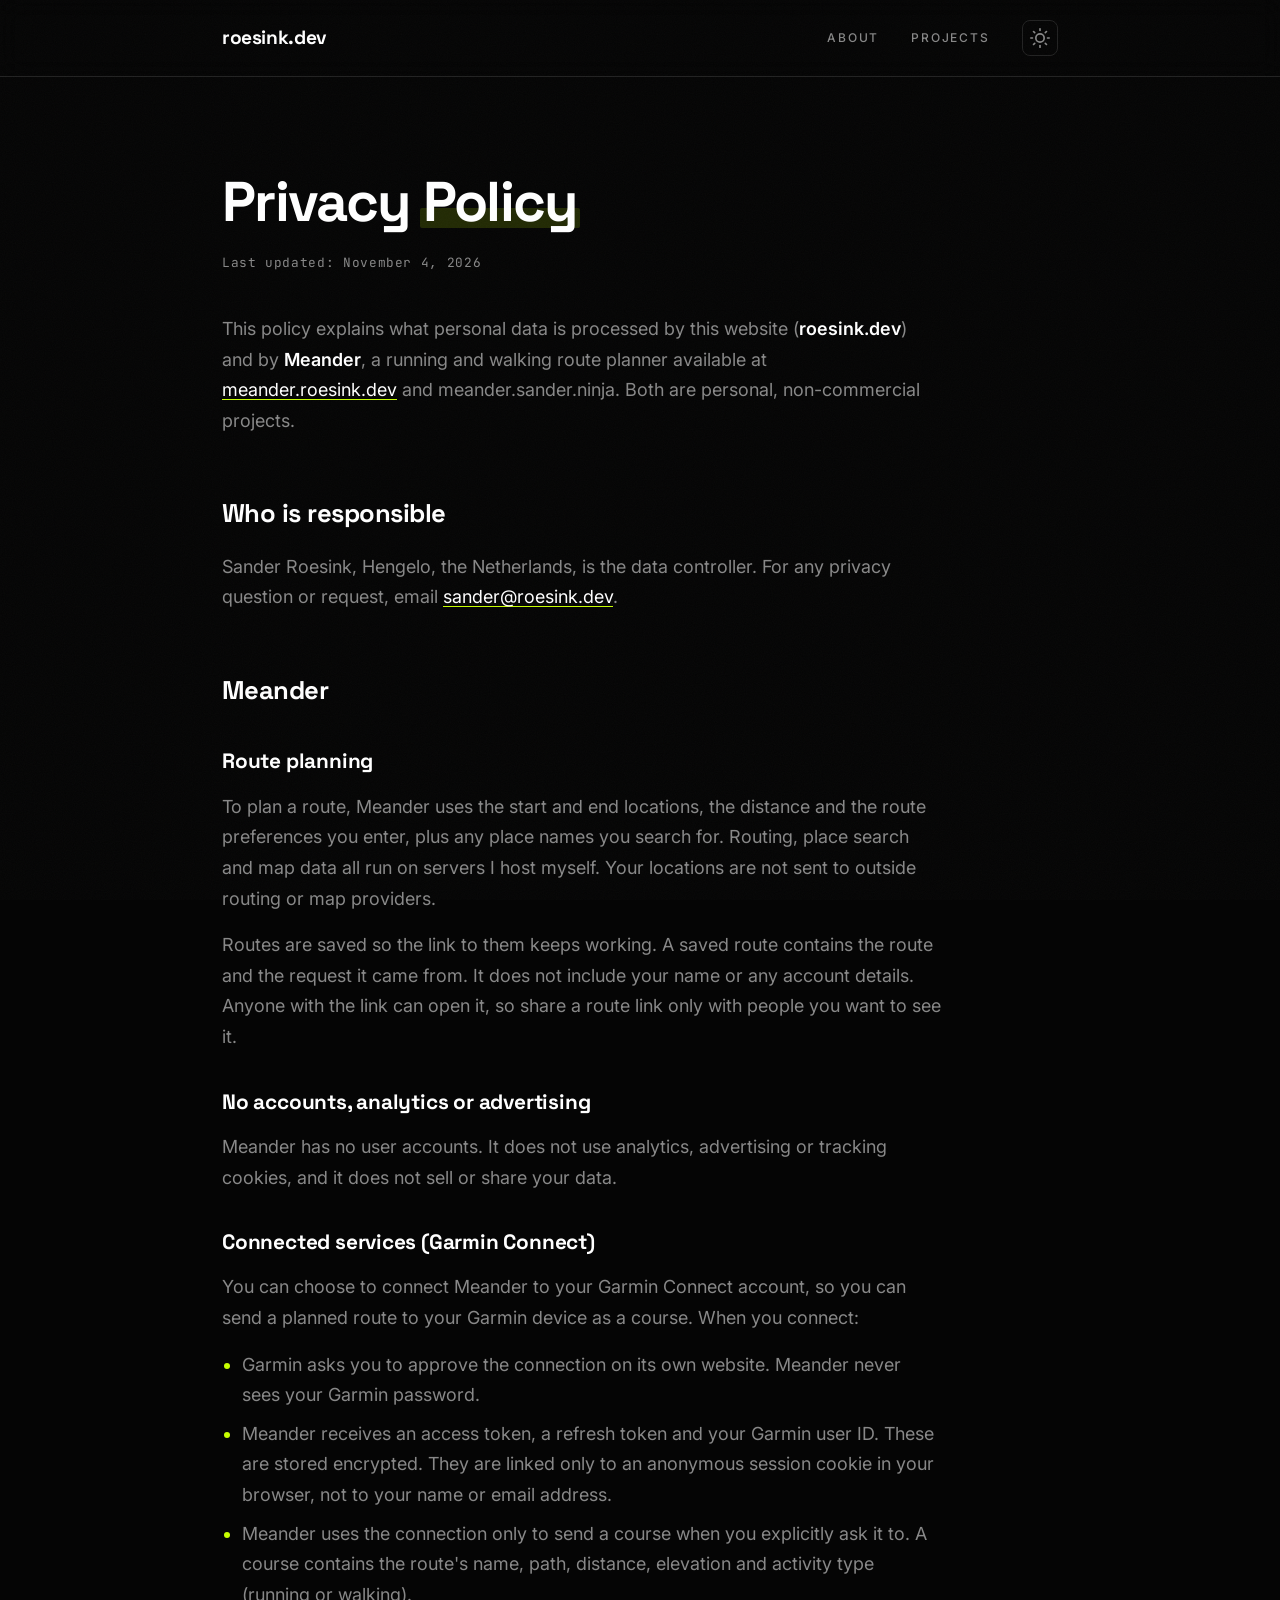
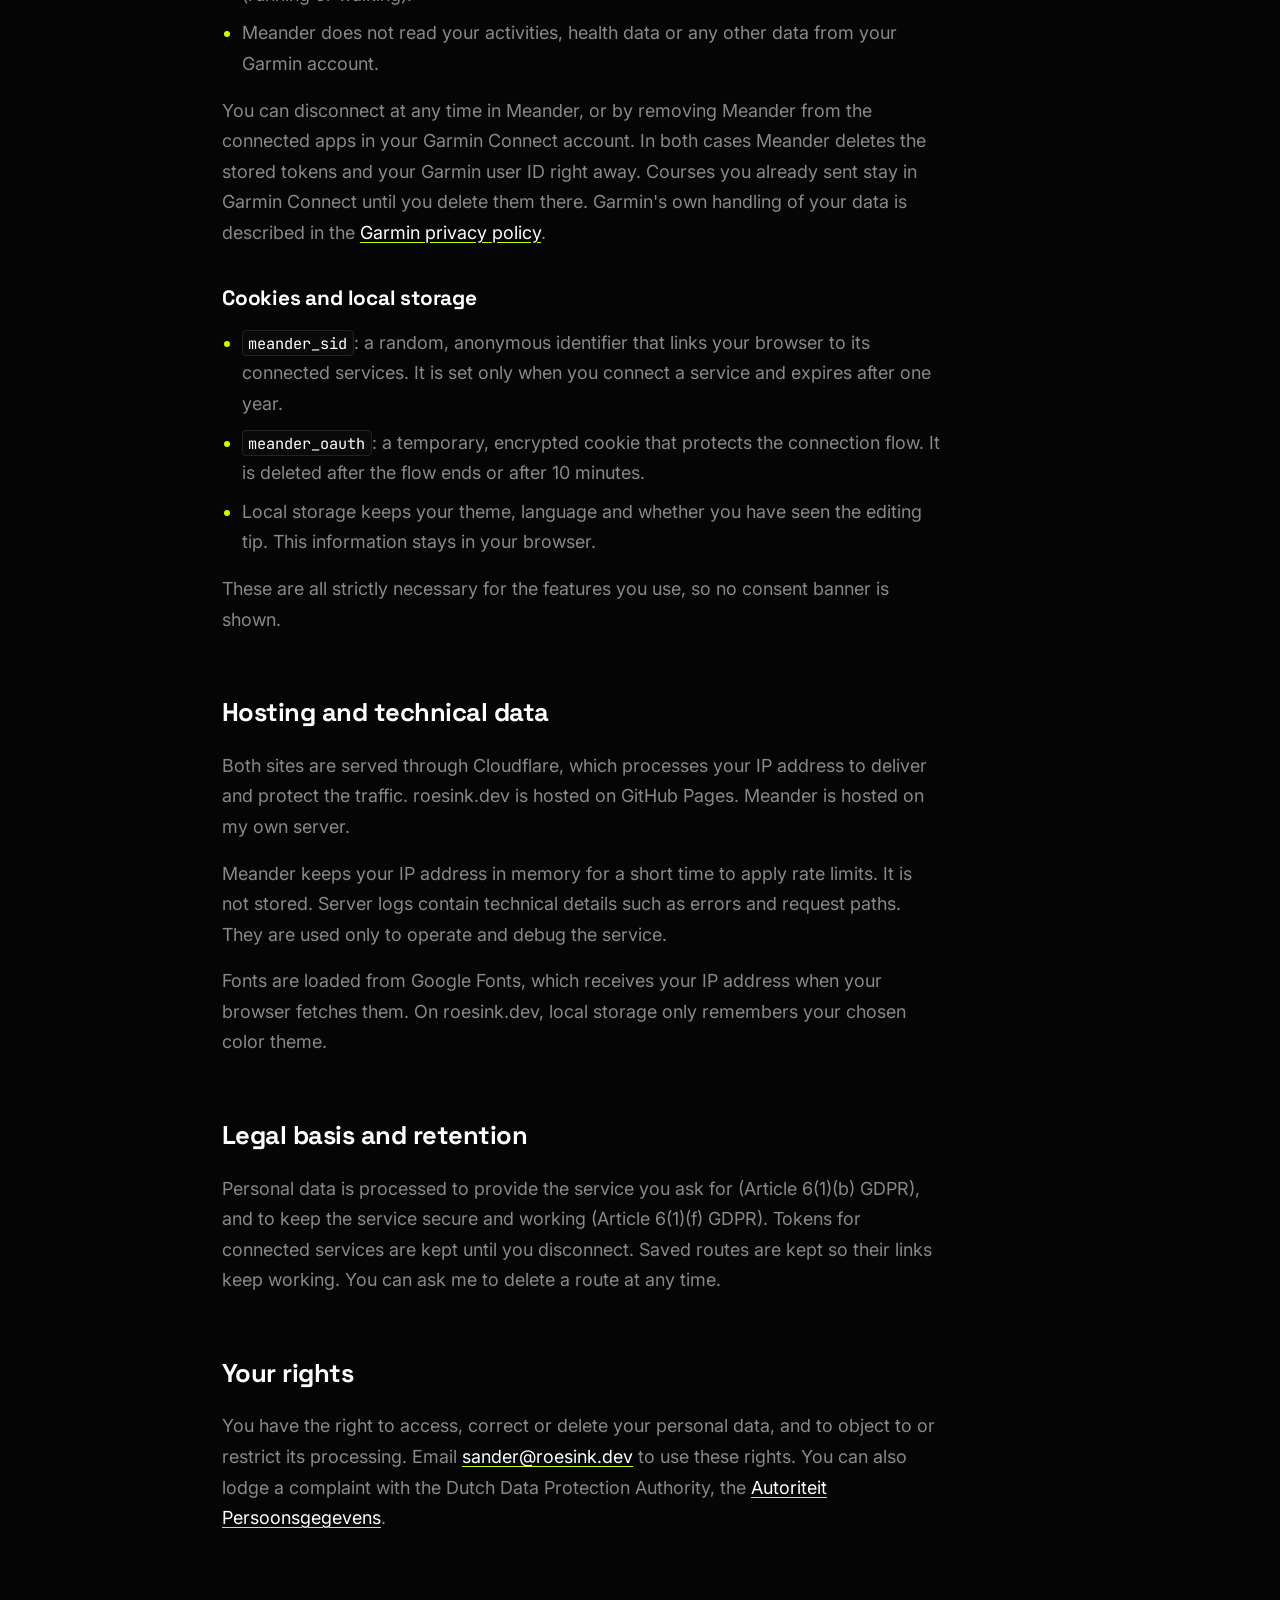
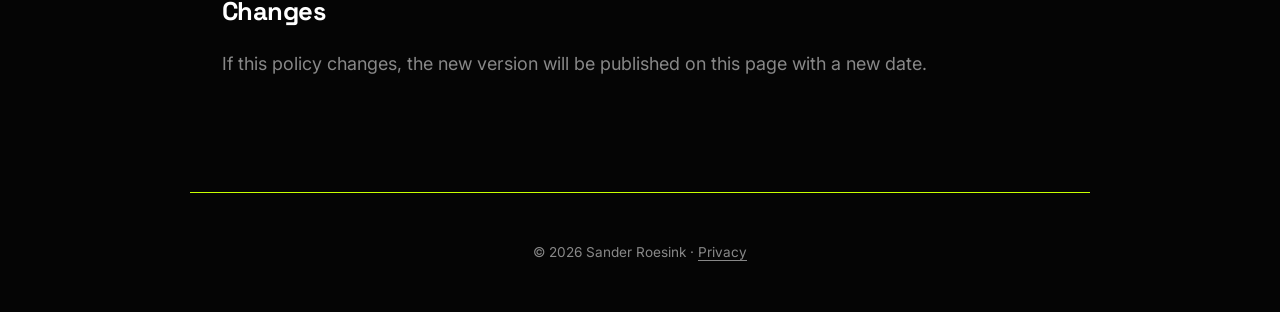
==== privacy/index.html @ ad236bb0 "Add privacy policy covering roesink.dev and Meander Co-Authored-By: Claude Opus 5.5 <noreply@anthrop" ====
<!DOCTYPE html>
<html lang="en" data-theme="dark">
<head>
    <meta charset="UTF-8">
    <meta name="viewport" content="width=device-width, initial-scale=1.0">
    <title>Privacy Policy · Sander Roesink</title>
    <meta name="description" content="Privacy policy for roesink.dev and Meander, the running and walking route planner.">
    <link rel="preconnect" href="https://fonts.googleapis.com">
    <link rel="preconnect" href="https://fonts.gstatic.com" crossorigin>
    <link href="https://fonts.googleapis.com/css2?family=Inter:wght@400;500;600&family=JetBrains+Mono:wght@400;500&family=Space+Grotesk:wght@500;700&display=swap" rel="stylesheet">
    <link rel="icon" type="image/svg+xml" href="/favicon.svg">
    <link rel="stylesheet" href="/style.css">
</head>
<body>
    <header>
        <nav>
            <a href="/" class="logo">roesink.dev</a>
            <div class="nav-links">
                <a href="/#about">ABOUT</a>
                <a href="/#projects">PROJECTS</a>
                <button class="theme-toggle" id="themeToggle" aria-label="Toggle color theme">
                    <svg class="icon-sun" xmlns="http://www.w3.org/2000/svg" width="20" height="20" viewBox="0 0 24 24" fill="none" stroke="currentColor" stroke-width="2" stroke-linecap="round" stroke-linejoin="round"><circle cx="12" cy="12" r="5"/><line x1="12" y1="1" x2="12" y2="3"/><line x1="12" y1="21" x2="12" y2="23"/><line x1="4.22" y1="4.22" x2="5.64" y2="5.64"/><line x1="18.36" y1="18.36" x2="19.78" y2="19.78"/><line x1="1" y1="12" x2="3" y2="12"/><line x1="21" y1="12" x2="23" y2="12"/><line x1="4.22" y1="19.78" x2="5.64" y2="18.36"/><line x1="18.36" y1="5.64" x2="19.78" y2="4.22"/></svg>
                    <svg class="icon-moon" xmlns="http://www.w3.org/2000/svg" width="20" height="20" viewBox="0 0 24 24" fill="none" stroke="currentColor" stroke-width="2" stroke-linecap="round" stroke-linejoin="round"><path d="M21 12.79A9 9 0 1 1 11.21 3 7 7 0 0 0 21 12.79z"/></svg>
                </button>
            </div>
        </nav>
    </header>

    <main class="legal">
        <section>
            <h1>Privacy <span class="highlight">Policy</span></h1>
            <p class="legal-meta">Last updated: November 4, 2026</p>
            <p>This policy explains what personal data is processed by this website (<strong>roesink.dev</strong>) and by <strong>Meander</strong>, a running and walking route planner available at <a href="https://meander.roesink.dev/">meander.roesink.dev</a> and meander.sander.ninja. Both are personal, non-commercial projects.</p>

            <h2>Who is responsible</h2>
            <p>Sander Roesink, Hengelo, the Netherlands, is the data controller. For any privacy question or request, email <a href="mailto:sander@roesink.dev">sander@roesink.dev</a>.</p>

            <h2>Meander</h2>

            <h3>Route planning</h3>
            <p>To plan a route, Meander uses the start and end locations, the distance and the route preferences you enter, plus any place names you search for. Routing, place search and map data all run on servers I host myself. Your locations are not sent to outside routing or map providers.</p>
            <p>Routes are saved so the link to them keeps working. A saved route contains the route and the request it came from. It does not include your name or any account details. Anyone with the link can open it, so share a route link only with people you want to see it.</p>

            <h3>No accounts, analytics or advertising</h3>
            <p>Meander has no user accounts. It does not use analytics, advertising or tracking cookies, and it does not sell or share your data.</p>

            <h3>Connected services (Garmin Connect)</h3>
            <p>You can choose to connect Meander to your Garmin Connect account, so you can send a planned route to your Garmin device as a course. When you connect:</p>
            <ul>
                <li>Garmin asks you to approve the connection on its own website. Meander never sees your Garmin password.</li>
                <li>Meander receives an access token, a refresh token and your Garmin user ID. These are stored encrypted. They are linked only to an anonymous session cookie in your browser, not to your name or email address.</li>
                <li>Meander uses the connection only to send a course when you explicitly ask it to. A course contains the route's name, path, distance, elevation and activity type (running or walking).</li>
                <li>Meander does not read your activities, health data or any other data from your Garmin account.</li>
            </ul>
            <p>You can disconnect at any time in Meander, or by removing Meander from the connected apps in your Garmin Connect account. In both cases Meander deletes the stored tokens and your Garmin user ID right away. Courses you already sent stay in Garmin Connect until you delete them there. Garmin's own handling of your data is described in the <a href="https://www.garmin.com/privacy/connect/" target="_blank" rel="noopener">Garmin privacy policy</a>.</p>

            <h3>Cookies and local storage</h3>
            <ul>
                <li><code>meander_sid</code>: a random, anonymous identifier that links your browser to its connected services. It is set only when you connect a service and expires after one year.</li>
                <li><code>meander_oauth</code>: a temporary, encrypted cookie that protects the connection flow. It is deleted after the flow ends or after 10 minutes.</li>
                <li>Local storage keeps your theme, language and whether you have seen the editing tip. This information stays in your browser.</li>
            </ul>
            <p>These are all strictly necessary for the features you use, so no consent banner is shown.</p>

            <h2>Hosting and technical data</h2>
            <p>Both sites are served through Cloudflare, which processes your IP address to deliver and protect the traffic. roesink.dev is hosted on GitHub Pages. Meander is hosted on my own server.</p>
            <p>Meander keeps your IP address in memory for a short time to apply rate limits. It is not stored. Server logs contain technical details such as errors and request paths. They are used only to operate and debug the service.</p>
            <p>Fonts are loaded from Google Fonts, which receives your IP address when your browser fetches them. On roesink.dev, local storage only remembers your chosen color theme.</p>

            <h2>Legal basis and retention</h2>
            <p>Personal data is processed to provide the service you ask for (Article 6(1)(b) GDPR), and to keep the service secure and working (Article 6(1)(f) GDPR). Tokens for connected services are kept until you disconnect. Saved routes are kept so their links keep working. You can ask me to delete a route at any time.</p>

            <h2>Your rights</h2>
            <p>You have the right to access, correct or delete your personal data, and to object to or restrict its processing. Email <a href="mailto:sander@roesink.dev">sander@roesink.dev</a> to use these rights. You can also lodge a complaint with the Dutch Data Protection Authority, the <a href="https://autoriteitpersoonsgegevens.nl/" target="_blank" rel="noopener">Autoriteit Persoonsgegevens</a>.</p>

            <h2>Changes</h2>
            <p>If this policy changes, the new version will be published on this page with a new date.</p>
        </section>
    </main>

    <footer>
        <p>&copy; 2026 Sander Roesink &middot; <a href="/privacy/">Privacy</a></p>
    </footer>

    <script src="/script.js"></script>
</body>
</html>
---- style.css ----
/* ============================================
   Roesink.dev — Brutalist Modern
   Monochrome + Electric Lime
   ============================================ */

:root {
    --font-display: 'Space Grotesk', -apple-system, sans-serif;
    --font-body: 'Inter', -apple-system, sans-serif;
    --font-mono: 'JetBrains Mono', 'Fira Code', monospace;
    --max-width: 900px;
    --radius: 12px;
    --transition: 0.15s ease;
}

/* --- Dark Theme --- */
[data-theme="dark"] {
    --bg: #050505;
    --bg-card: #111111;
    --text: #ffffff;
    --text-secondary: #888888;
    --accent: #c8ff00;
    --border: #222222;
    --code-bg: #0a0a0a;
    --nav-bg: rgba(5, 5, 5, 0.8);
    --highlight-bg: rgba(200, 255, 0, 0.15);
    --glow-color: rgba(200, 255, 0, 0.06);
    --card-hover-shadow: 0 8px 32px rgba(200, 255, 0, 0.08), 0 2px 8px rgba(0, 0, 0, 0.4);
    --noise-opacity: 0.03;
}

/* --- Light Theme --- */
[data-theme="light"] {
    --bg: #f5f5f0;
    --bg-card: #ffffff;
    --text: #111111;
    --text-secondary: #666666;
    --accent: #9ab300;
    --border: #e0e0e0;
    --code-bg: #f0f0ec;
    --nav-bg: rgba(245, 245, 240, 0.8);
    --highlight-bg: rgba(154, 179, 0, 0.15);
    --glow-color: rgba(154, 179, 0, 0.06);
    --card-hover-shadow: 0 8px 32px rgba(0, 0, 0, 0.08), 0 2px 8px rgba(0, 0, 0, 0.04);
    --noise-opacity: 0.02;
}

/* --- Reset & Base --- */
*, *::before, *::after {
    margin: 0;
    padding: 0;
    box-sizing: border-box;
}

html {
    scroll-behavior: smooth;
    -webkit-font-smoothing: antialiased;
    -moz-osx-font-smoothing: grayscale;
}

body {
    font-family: var(--font-body);
    background: var(--bg);
    color: var(--text);
    line-height: 1.7;
    font-size: 18px;
    transition: background var(--transition), color var(--transition);
    overflow-x: hidden;
}

/* Subtle noise texture overlay */
body::before {
    content: '';
    position: fixed;
    inset: 0;
    z-index: 9999;
    pointer-events: none;
    opacity: var(--noise-opacity);
    background-image: url("data:image/svg+xml,%3Csvg viewBox='0 0 256 256' xmlns='http://www.w3.org/2000/svg'%3E%3Cfilter id='n'%3E%3CfeTurbulence type='fractalNoise' baseFrequency='0.9' numOctaves='4' stitchTiles='stitch'/%3E%3C/filter%3E%3Crect width='100%25' height='100%25' filter='url(%23n)'/%3E%3C/svg%3E");
    background-repeat: repeat;
    background-size: 256px 256px;
}

::selection {
    background: var(--accent);
    color: #050505;
}

/* --- Navigation --- */
header {
    position: sticky;
    top: 0;
    z-index: 100;
    background: var(--nav-bg);
    backdrop-filter: blur(12px);
    -webkit-backdrop-filter: blur(12px);
    border-bottom: 1px solid var(--border);
    transition: background var(--transition), border-color var(--transition);
}

nav {
    max-width: var(--max-width);
    margin: 0 auto;
    padding: 1.25rem 2rem;
    display: flex;
    justify-content: space-between;
    align-items: center;
}

.logo {
    font-family: var(--font-display);
    font-weight: 700;
    font-size: 1.2rem;
    color: var(--text);
    text-decoration: none;
    letter-spacing: -0.02em;
    transition: color var(--transition);
}

.logo:hover {
    color: var(--accent);
}

.nav-links {
    display: flex;
    align-items: center;
    gap: 2rem;
}

.nav-links a {
    color: var(--text-secondary);
    text-decoration: none;
    font-family: var(--font-body);
    font-size: 0.75rem;
    font-weight: 500;
    letter-spacing: 0.15em;
    text-transform: uppercase;
    transition: color var(--transition);
    position: relative;
}

.nav-links a::after {
    content: '';
    position: absolute;
    bottom: -4px;
    left: 0;
    width: 0;
    height: 1px;
    background: var(--accent);
    transition: width 0.3s ease;
}

.nav-links a:hover {
    color: var(--text);
}

.nav-links a:hover::after {
    width: 100%;
}

.theme-toggle {
    background: none;
    border: 1px solid var(--border);
    border-radius: 8px;
    padding: 0.45rem;
    cursor: pointer;
    color: var(--text-secondary);
    display: flex;
    align-items: center;
    justify-content: center;
    transition: color var(--transition), border-color var(--transition), box-shadow var(--transition);
}

.theme-toggle:hover {
    color: var(--accent);
    border-color: var(--accent);
    box-shadow: 0 0 12px rgba(200, 255, 0, 0.15);
}

[data-theme="dark"] .icon-sun { display: block; }
[data-theme="dark"] .icon-moon { display: none; }
[data-theme="light"] .icon-sun { display: none; }
[data-theme="light"] .icon-moon { display: block; }

/* --- Main Layout --- */
main {
    max-width: var(--max-width);
    margin: 0 auto;
    padding: 0 2rem;
}

section {
    padding: 6rem 0;
}

section + section {
    border-top: 1px solid var(--border);
}

/* --- Typography --- */
h1 {
    font-family: var(--font-display);
    font-size: 5rem;
    font-weight: 700;
    letter-spacing: -0.03em;
    line-height: 1.05;
    margin-bottom: 1.25rem;
}

h2 {
    font-family: var(--font-display);
    font-size: 2rem;
    font-weight: 700;
    letter-spacing: -0.02em;
    margin-bottom: 3rem;
}

h3 {
    font-family: var(--font-display);
    font-size: 1.3rem;
    font-weight: 700;
    margin-bottom: 0.75rem;
    letter-spacing: -0.01em;
}

/* --- Hero Section --- */
.hero {
    min-height: 85vh;
    display: flex;
    flex-direction: column;
    justify-content: center;
    position: relative;
}

.highlight {
    position: relative;
    display: inline-block;
}

.highlight::after {
    content: '';
    position: absolute;
    bottom: 0.08em;
    left: -0.05em;
    right: -0.05em;
    height: 0.35em;
    background: var(--highlight-bg);
    z-index: -1;
    border-radius: 2px;
    transition: background var(--transition);
}

.subtitle {
    font-size: 0.85rem;
    color: var(--text-secondary);
    text-transform: uppercase;
    letter-spacing: 0.2em;
    margin-bottom: 1rem;
    font-weight: 500;
}

.bio {
    font-size: 1.1rem;
    color: var(--text-secondary);
    max-width: 500px;
    margin-bottom: 2.5rem;
    line-height: 1.8;
}

/* Social Links */
.social-links {
    display: flex;
    gap: 1.25rem;
}

.social-links a {
    color: var(--text-secondary);
    text-decoration: none;
    transition: color var(--transition), filter var(--transition);
    display: flex;
    align-items: center;
}

.social-links a:hover {
    color: var(--accent);
    filter: drop-shadow(0 0 8px rgba(200, 255, 0, 0.4));
}

/* Scroll Indicator */
.scroll-indicator {
    position: absolute;
    bottom: 2rem;
    left: 50%;
    transform: translateX(-50%);
    color: var(--text-secondary);
    animation: bounce 2s ease infinite;
    opacity: 0.5;
}

@keyframes bounce {
    0%, 20%, 50%, 80%, 100% {
        transform: translateX(-50%) translateY(0);
    }
    40% {
        transform: translateX(-50%) translateY(-8px);
    }
    60% {
        transform: translateX(-50%) translateY(-4px);
    }
}

/* --- Projects Section --- */
.projects {
    position: relative;
}

.project-grid {
    display: grid;
    grid-template-columns: 1fr;
    gap: 1.5rem;
}

.project-card {
    --mouse-x: 50%;
    --mouse-y: 50%;
    display: block;
    position: relative;
    background: var(--bg-card);
    border: 1px solid var(--border);
    border-top: 3px solid var(--accent);
    border-radius: var(--radius);
    padding: 2.5rem 2rem 2rem;
    text-decoration: none;
    color: var(--text);
    overflow: hidden;
    transition: transform 0.25s ease, box-shadow 0.25s ease, border-color 0.25s ease;
}

/* Large faded number */
.project-card::before {
    content: attr(data-number);
    position: absolute;
    top: -0.5rem;
    right: 1rem;
    font-family: var(--font-display);
    font-size: 8rem;
    font-weight: 700;
    color: var(--accent);
    opacity: 0.07;
    line-height: 1;
    pointer-events: none;
    transition: opacity 0.25s ease;
}

/* Cursor-tracking glow */
.project-card::after {
    content: '';
    position: absolute;
    inset: 0;
    background: radial-gradient(
        300px circle at var(--mouse-x) var(--mouse-y),
        var(--glow-color),
        transparent 60%
    );
    opacity: 0;
    transition: opacity 0.3s ease;
    pointer-events: none;
    border-radius: var(--radius);
}

.project-card:hover {
    transform: translateY(-4px);
    box-shadow: var(--card-hover-shadow);
    border-color: var(--accent);
}

.project-card:hover::before {
    opacity: 0.12;
}

.project-card:hover::after {
    opacity: 1;
}

.project-card h3 {
    color: var(--text);
    position: relative;
    z-index: 1;
}

.project-card p {
    color: var(--text-secondary);
    font-size: 0.95rem;
    line-height: 1.7;
    margin-bottom: 1.5rem;
    position: relative;
    z-index: 1;
}

.project-link {
    color: var(--accent);
    font-weight: 600;
    font-size: 0.9rem;
    letter-spacing: 0.02em;
    position: relative;
    z-index: 1;
    display: inline-block;
}

.project-link::after {
    content: '';
    position: absolute;
    bottom: -2px;
    left: 0;
    width: 0;
    height: 1px;
    background: var(--accent);
    transition: width 0.3s ease;
}

.project-card:hover .project-link::after {
    width: 100%;
}

/* --- SSH Section --- */
.ssh-section {
    position: relative;
    padding-left: 4rem;
}

.section-label {
    position: absolute;
    left: -1.5rem;
    top: 50%;
    transform: rotate(-90deg) translateX(-50%);
    transform-origin: left center;
    font-family: var(--font-display);
    font-size: 0.75rem;
    font-weight: 700;
    color: var(--accent);
    text-transform: uppercase;
    letter-spacing: 0.25em;
    white-space: nowrap;
}

.ssh-content {
    display: flex;
    flex-direction: column;
    gap: 1.5rem;
}

.ssh-card {
    background: var(--bg-card);
    border: 1px solid var(--border);
    border-top: 3px solid var(--accent);
    border-radius: var(--radius);
    padding: 2rem;
    transition: background var(--transition), border-color var(--transition);
}

.ssh-card h3 {
    margin-bottom: 1rem;
}

.ssh-description {
    color: var(--text-secondary);
    margin-bottom: 1rem;
    font-size: 0.95rem;
}

.code-row {
    display: flex;
    align-items: stretch;
    gap: 0.75rem;
}

.code-block {
    flex: 1;
    min-width: 0;
    background: var(--code-bg);
    border: 1px solid var(--border);
    border-radius: 8px;
    padding: 1rem 1.25rem;
    overflow: hidden;
    scrollbar-width: none;
    transition: background var(--transition), border-color var(--transition);
}

.code-block::-webkit-scrollbar {
    display: none;
}

.code-block code {
    display: block;
    font-family: var(--font-mono);
    font-size: 0.82rem;
    color: var(--accent);
    white-space: nowrap;
    line-height: 1.6;
    overflow: hidden;
    text-overflow: ellipsis;
}

.copy-btn {
    background: transparent;
    border: 1px solid var(--accent);
    border-radius: 6px;
    padding: 0.5rem 0.9rem;
    color: var(--accent);
    font-family: var(--font-mono);
    font-size: 0.7rem;
    font-weight: 500;
    cursor: pointer;
    white-space: nowrap;
    letter-spacing: 0.05em;
    flex-shrink: 0;
    align-self: center;
    transition: background var(--transition), color var(--transition), box-shadow var(--transition);
}

.copy-btn:hover {
    background: var(--accent);
    color: #050505;
    box-shadow: 0 0 12px rgba(200, 255, 0, 0.2);
}

.copy-btn.copied {
    background: #22c55e;
    border-color: #22c55e;
    color: #ffffff;
}

/* --- Footer --- */
footer {
    max-width: var(--max-width);
    margin: 0 auto;
    padding: 3rem 2rem;
    border-top: 1px solid var(--accent);
    text-align: center;
    color: var(--text-secondary);
    font-size: 0.85rem;
}

footer a {
    color: var(--text-secondary);
    text-decoration: underline;
    text-underline-offset: 3px;
    transition: color var(--transition);
}

footer a:hover {
    color: var(--accent);
}

/* --- Legal Pages --- */
.legal section {
    max-width: 720px;
}

.legal h1 {
    font-size: 3.5rem;
}

.legal h2 {
    font-size: 1.6rem;
    margin: 3.5rem 0 1rem;
}

.legal h3 {
    margin-top: 2rem;
}

.legal p,
.legal ul {
    color: var(--text-secondary);
    margin-bottom: 1rem;
}

.legal strong {
    color: var(--text);
    font-weight: 600;
}

.legal ul {
    padding-left: 1.25rem;
}

.legal li {
    margin-bottom: 0.5rem;
}

.legal li::marker {
    color: var(--accent);
}

.legal a {
    color: var(--text);
    text-decoration: underline;
    text-decoration-color: var(--accent);
    text-underline-offset: 3px;
}

.legal a:hover {
    color: var(--accent);
}

.legal code {
    font-family: var(--font-mono);
    font-size: 0.85em;
    background: var(--code-bg);
    border: 1px solid var(--border);
    border-radius: 4px;
    padding: 0.1em 0.35em;
    color: var(--text);
}

.legal-meta {
    font-family: var(--font-mono);
    font-size: 0.8rem;
    letter-spacing: 0.05em;
    margin-bottom: 2.5rem !important;
}

/* --- Scroll Animations --- */
[data-animate] {
    opacity: 0;
    transform: translateY(20px);
}

.animate-in {
    opacity: 1 !important;
    transform: translateY(0) !important;
    transition: opacity 0.6s ease, transform 0.6s ease;
}

/* --- Responsive --- */
@media (max-width: 640px) {
    body {
        font-size: 16px;
    }

    nav {
        padding: 1rem 1.25rem;
    }

    main {
        padding: 0 1.25rem;
    }

    section {
        padding: 4rem 0;
    }

    h1,
    .legal h1 {
        font-size: 2.8rem;
    }

    h2 {
        font-size: 1.6rem;
        margin-bottom: 2rem;
    }

    .hero {
        min-height: 75vh;
    }

    .nav-links {
        gap: 1rem;
    }

    .nav-links a {
        font-size: 0.7rem;
    }

    .section-label {
        display: none;
    }

    .ssh-section {
        padding-left: 0;
    }

    .project-card::before {
        font-size: 5rem;
    }

    .code-row {
        flex-direction: column;
    }

    .copy-btn {
        text-align: center;
        justify-content: center;
    }

    .scroll-indicator {
        display: none;
    }
}
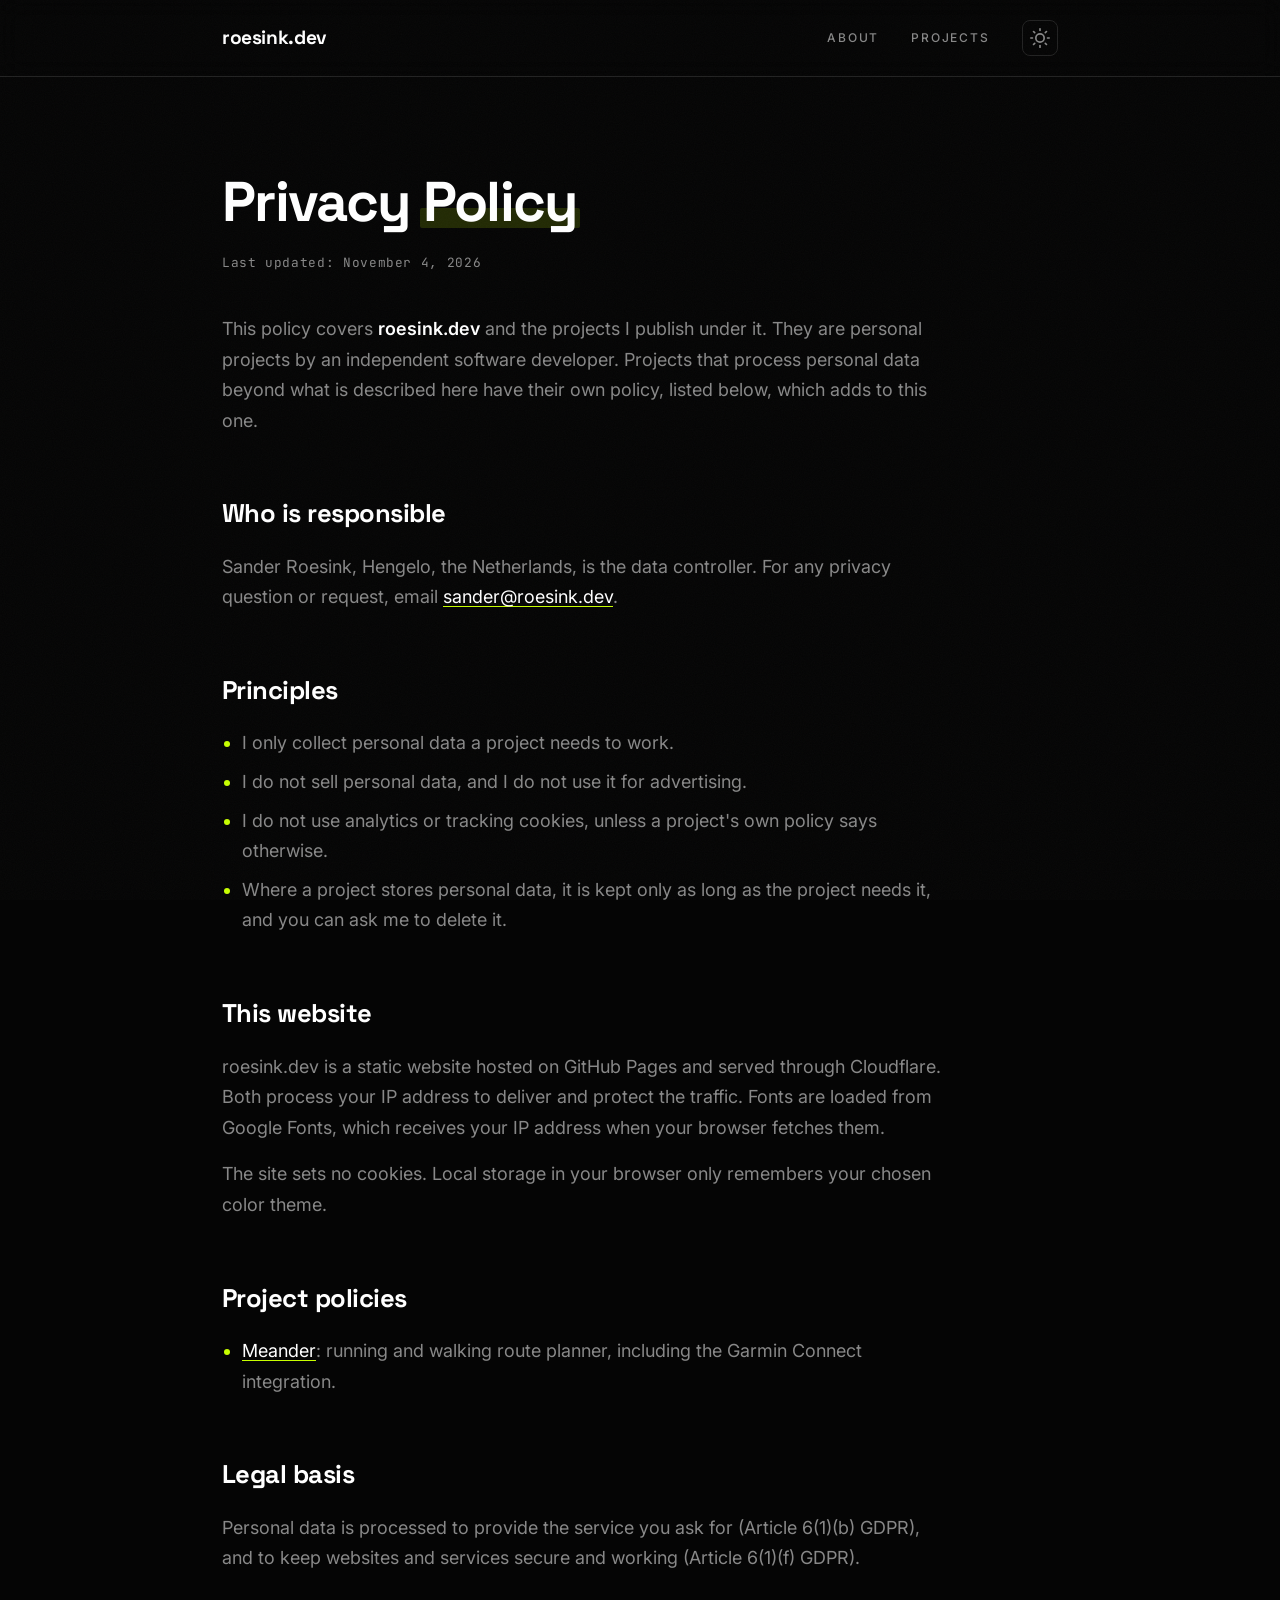
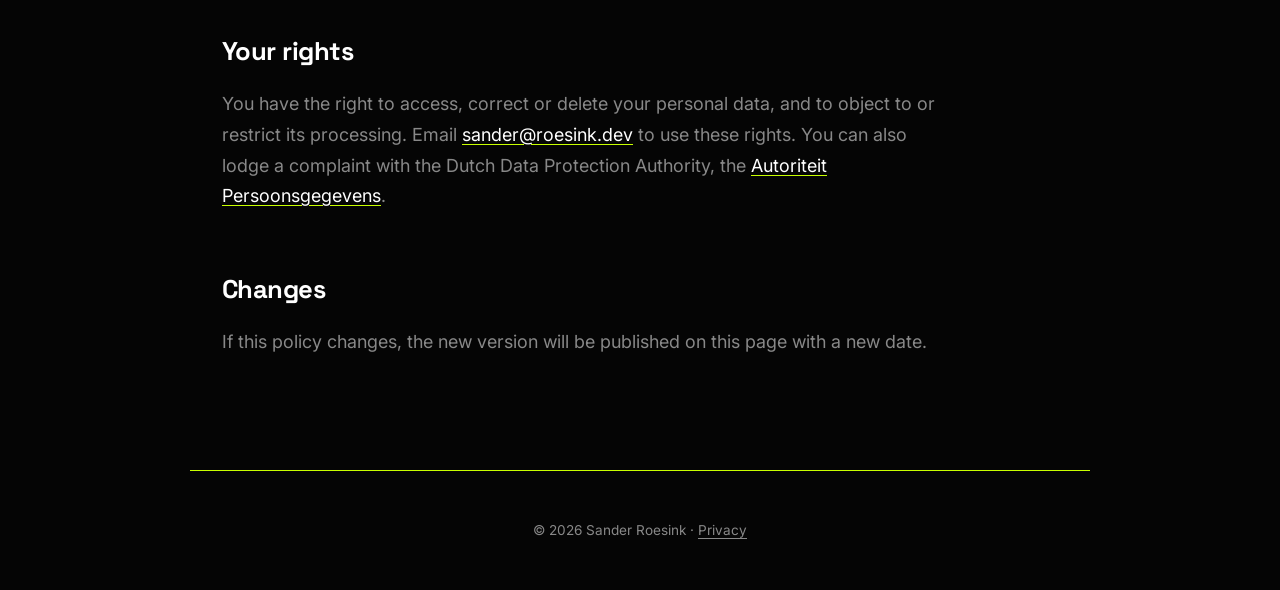
==== commit 5043eb21: "Split privacy policy into a general page and a Meander page Co-Authored-By: Claude Opus 5.5 <noreply" ====
--- a/privacy/index.html
+++ b/privacy/index.html
@@ -4,7 +4,7 @@
     <meta charset="UTF-8">
     <meta name="viewport" content="width=device-width, initial-scale=1.0">
     <title>Privacy Policy · Sander Roesink</title>
-    <meta name="description" content="Privacy policy for roesink.dev and Meander, the running and walking route planner.">
+    <meta name="description" content="Privacy policy for roesink.dev and the projects of Sander Roesink.">
     <link rel="preconnect" href="https://fonts.googleapis.com">
     <link rel="preconnect" href="https://fonts.gstatic.com" crossorigin>
     <link href="https://fonts.googleapis.com/css2?family=Inter:wght@400;500;600&family=JetBrains+Mono:wght@400;500&family=Space+Grotesk:wght@500;700&display=swap" rel="stylesheet">
@@ -30,47 +30,32 @@
         <section>
             <h1>Privacy <span class="highlight">Policy</span></h1>
             <p class="legal-meta">Last updated: November 4, 2026</p>
-            <p>This policy explains what personal data is processed by this website (<strong>roesink.dev</strong>) and by <strong>Meander</strong>, a running and walking route planner available at <a href="https://meander.roesink.dev/">meander.roesink.dev</a> and meander.sander.ninja. Both are personal, non-commercial projects.</p>
+            <p>This policy covers <strong>roesink.dev</strong> and the projects I publish under it. They are personal projects by an independent software developer. Projects that process personal data beyond what is described here have their own policy, listed below, which adds to this one.</p>
 
             <h2>Who is responsible</h2>
             <p>Sander Roesink, Hengelo, the Netherlands, is the data controller. For any privacy question or request, email <a href="mailto:sander@roesink.dev">sander@roesink.dev</a>.</p>
 
-            <h2>Meander</h2>
+            <h2>Principles</h2>
+            <ul>
+                <li>I only collect personal data a project needs to work.</li>
+                <li>I do not sell personal data, and I do not use it for advertising.</li>
+                <li>I do not use analytics or tracking cookies, unless a project's own policy says otherwise.</li>
+                <li>Where a project stores personal data, it is kept only as long as the project needs it, and you can ask me to delete it.</li>
+            </ul>
 
-            <h3>Route planning</h3>
-            <p>To plan a route, Meander uses the start and end locations, the distance and the route preferences you enter, plus any place names you search for. Routing, place search and map data all run on servers I host myself. Your locations are not sent to outside routing or map providers.</p>
-            <p>Routes are saved so the link to them keeps working. A saved route contains the route and the request it came from. It does not include your name or any account details. Anyone with the link can open it, so share a route link only with people you want to see it.</p>
+            <h2>This website</h2>
+            <p>roesink.dev is a static website hosted on GitHub Pages and served through Cloudflare. Both process your IP address to deliver and protect the traffic. Fonts are loaded from Google Fonts, which receives your IP address when your browser fetches them.</p>
+            <p>The site sets no cookies. Local storage in your browser only remembers your chosen color theme.</p>
 
-            <h3>No accounts, analytics or advertising</h3>
-            <p>Meander has no user accounts. It does not use analytics, advertising or tracking cookies, and it does not sell or share your data.</p>
+            <h2>Project policies</h2>
+            <ul>
+                <li><a href="/privacy/meander/">Meander</a>: running and walking route planner, including the Garmin Connect integration.</li>
+            </ul>
 
-            <h3>Connected services (Garmin Connect)</h3>
-            <p>You can choose to connect Meander to your Garmin Connect account, so you can send a planned route to your Garmin device as a course. When you connect:</p>
-            <ul>
-                <li>Garmin asks you to approve the connection on its own website. Meander never sees your Garmin password.</li>
-                <li>Meander receives an access token, a refresh token and your Garmin user ID. These are stored encrypted. They are linked only to an anonymous session cookie in your browser, not to your name or email address.</li>
-                <li>Meander uses the connection only to send a course when you explicitly ask it to. A course contains the route's name, path, distance, elevation and activity type (running or walking).</li>
-                <li>Meander does not read your activities, health data or any other data from your Garmin account.</li>
-            </ul>
-            <p>You can disconnect at any time in Meander, or by removing Meander from the connected apps in your Garmin Connect account. In both cases Meander deletes the stored tokens and your Garmin user ID right away. Courses you already sent stay in Garmin Connect until you delete them there. Garmin's own handling of your data is described in the <a href="https://www.garmin.com/privacy/connect/" target="_blank" rel="noopener">Garmin privacy policy</a>.</p>
+            <h2>Legal basis</h2>
+            <p>Personal data is processed to provide the service you ask for (Article 6(1)(b) GDPR), and to keep websites and services secure and working (Article 6(1)(f) GDPR).</p>
 
-            <h3>Cookies and local storage</h3>
-            <ul>
-                <li><code>meander_sid</code>: a random, anonymous identifier that links your browser to its connected services. It is set only when you connect a service and expires after one year.</li>
-                <li><code>meander_oauth</code>: a temporary, encrypted cookie that protects the connection flow. It is deleted after the flow ends or after 10 minutes.</li>
-                <li>Local storage keeps your theme, language and whether you have seen the editing tip. This information stays in your browser.</li>
-            </ul>
-            <p>These are all strictly necessary for the features you use, so no consent banner is shown.</p>
-
-            <h2>Hosting and technical data</h2>
-            <p>Both sites are served through Cloudflare, which processes your IP address to deliver and protect the traffic. roesink.dev is hosted on GitHub Pages. Meander is hosted on my own server.</p>
-            <p>Meander keeps your IP address in memory for a short time to apply rate limits. It is not stored. Server logs contain technical details such as errors and request paths. They are used only to operate and debug the service.</p>
-            <p>Fonts are loaded from Google Fonts, which receives your IP address when your browser fetches them. On roesink.dev, local storage only remembers your chosen color theme.</p>
-
-            <h2>Legal basis and retention</h2>
-            <p>Personal data is processed to provide the service you ask for (Article 6(1)(b) GDPR), and to keep the service secure and working (Article 6(1)(f) GDPR). Tokens for connected services are kept until you disconnect. Saved routes are kept so their links keep working. You can ask me to delete a route at any time.</p>
-
-            <h2>Your rights</h2>
+            <h2 id="rights">Your rights</h2>
             <p>You have the right to access, correct or delete your personal data, and to object to or restrict its processing. Email <a href="mailto:sander@roesink.dev">sander@roesink.dev</a> to use these rights. You can also lodge a complaint with the Dutch Data Protection Authority, the <a href="https://autoriteitpersoonsgegevens.nl/" target="_blank" rel="noopener">Autoriteit Persoonsgegevens</a>.</p>
 
             <h2>Changes</h2>
